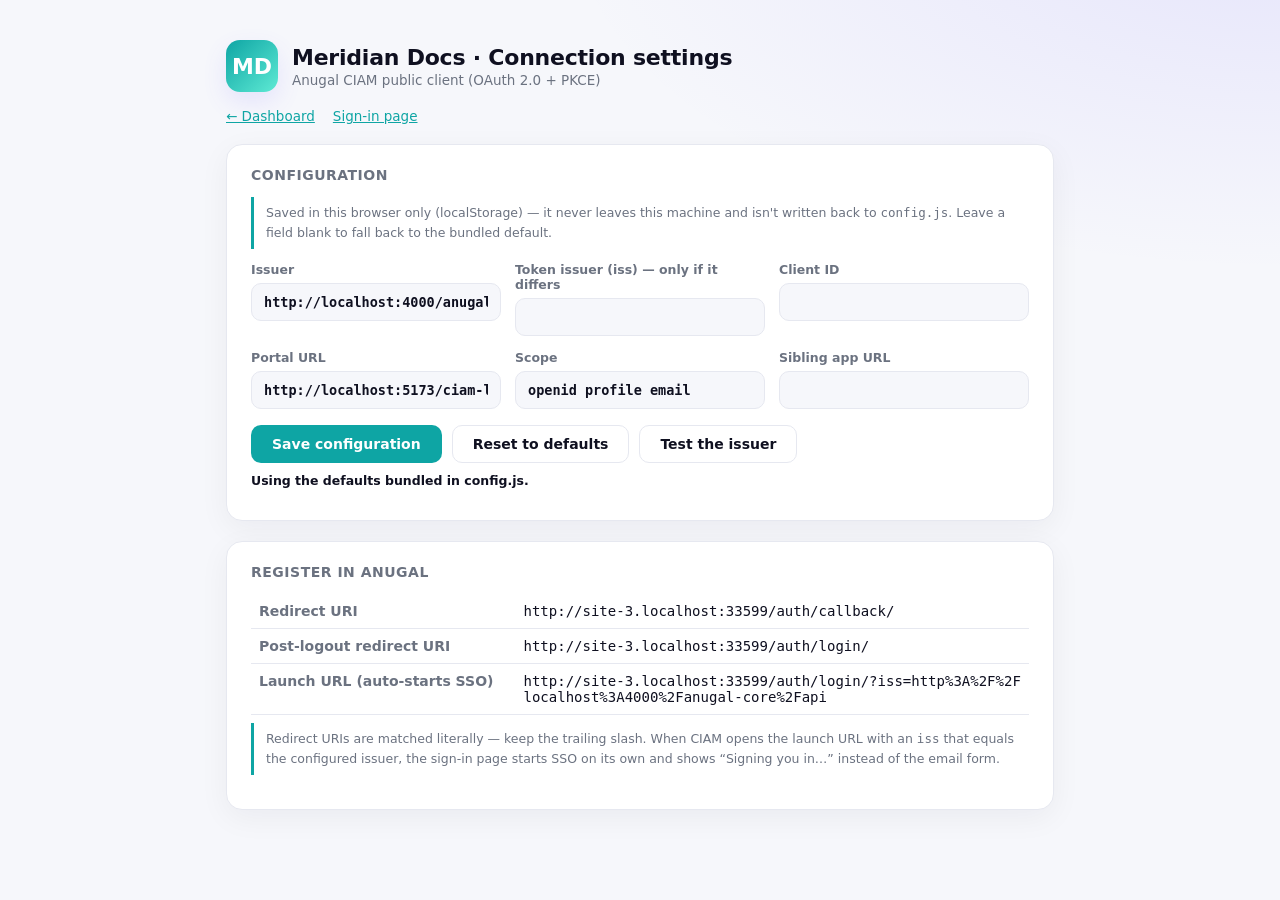
==== settings/index.html @ 149235c0 "Add files via upload" ====
<!doctype html>
<html lang="en">
  <head>
    <meta charset="utf-8" />
    <meta name="viewport" content="width=device-width, initial-scale=1" />
    <title>Connection settings</title>
    <link rel="stylesheet" href="../assets/app.css" />
  </head>
  <body>
    <div class="wrap">
      <div class="brand">
        <div class="logo" data-app-initials></div>
        <div>
          <h1><span data-app-name></span> · Connection settings</h1>
          <p>Anugal CIAM public client (OAuth 2.0 + PKCE)</p>
        </div>
      </div>
      <p class="backlinks">
        <a data-href="home" href="#">← Dashboard</a>
        <a data-href="login" href="#">Sign-in page</a>
      </p>

      <div class="card">
        <h2>Configuration</h2>
        <p class="note">
          Saved in this browser only (localStorage) — it never leaves this
          machine and isn't written back to <code>config.js</code>. Leave a
          field blank to fall back to the bundled default.
        </p>
        <div class="config-form">
          <label>
            <span>Issuer</span>
            <input type="text" id="cfg-issuer" autocomplete="off" spellcheck="false" />
          </label>
          <label>
            <span>Token issuer (iss) — only if it differs</span>
            <input type="text" id="cfg-token-issuer" autocomplete="off" spellcheck="false" />
          </label>
          <label>
            <span>Client ID</span>
            <input type="text" id="cfg-client-id" autocomplete="off" spellcheck="false" />
          </label>
          <label>
            <span>Portal URL</span>
            <input type="text" id="cfg-portal-url" autocomplete="off" spellcheck="false" />
          </label>
          <label>
            <span>Scope</span>
            <input type="text" id="cfg-scope" autocomplete="off" spellcheck="false" />
          </label>
          <label>
            <span>Sibling app URL</span>
            <input type="text" id="cfg-sibling-url" autocomplete="off" spellcheck="false" />
          </label>
        </div>
        <div class="actions">
          <button type="button" class="primary" id="cfg-save">Save configuration</button>
          <button type="button" class="secondary" id="cfg-reset">Reset to defaults</button>
          <button type="button" class="secondary" id="test-issuer">Test the issuer</button>
        </div>
        <div id="cfg-status" class="verify"></div>
        <div id="issuer-status" class="verify"></div>
      </div>

      <div class="card">
        <h2>Register in Anugal</h2>
        <table>
          <tbody>
            <tr>
              <td class="k">Redirect URI</td>
              <td class="v" id="uri-callback"></td>
            </tr>
            <tr>
              <td class="k">Post-logout redirect URI</td>
              <td class="v" id="uri-logout"></td>
            </tr>
            <tr>
              <td class="k">Launch URL (auto-starts SSO)</td>
              <td class="v" id="uri-launch"></td>
            </tr>
          </tbody>
        </table>
        <p class="note">
          Redirect URIs are matched literally — keep the trailing slash. When
          CIAM opens the launch URL with an <code>iss</code> that equals the
          configured issuer, the sign-in page starts SSO on its own and shows
          “Signing you in…” instead of the email form.
        </p>
      </div>
    </div>

    <script src="../assets/app-identity.js"></script>
    <script src="../config.js"></script>
    <script src="../assets/runtime-config.js"></script>
    <script src="../assets/oidc-client.js"></script>
    <script src="../assets/app-shell.js"></script>
    <script src="../assets/settings.js"></script>
  </body>
</html>
---- assets/app.css ----
/*
 * Shared look for the demo applications. Each page sets its own --accent, so a
 * second app is a new HTML file and one colour rather than a copy of this file.
 */

:root {
  --accent: #6d5efc;
  --accent-soft: rgba(109, 94, 252, 0.12);
  --ink: #0f1020;
  --muted: #6b7280;
  --line: #e6e8f0;
  --surface: #ffffff;
  --canvas: #f6f7fb;
  --ok: #16a34a;
  --ok-soft: rgba(22, 163, 74, 0.12);
  --err: #dc2626;
  --err-soft: rgba(220, 38, 38, 0.1);
  --shadow: 0 8px 30px rgba(15, 16, 32, 0.05);
  --accent-2: #9b8bff;
  --series-1: #2a78d6;
  --series-1-soft: rgba(42, 120, 214, 0.12);
  --warn-soft: rgba(234, 179, 8, 0.14);
}

@media (prefers-color-scheme: dark) {
  :root:not([data-theme="light"]) {
    --ink: #f3f4f8;
    --muted: #9aa0b4;
    --line: rgba(255, 255, 255, 0.1);
    --surface: #16131f;
    --canvas: #0c0a12;
    --accent-soft: rgba(109, 94, 252, 0.2);
    --ok-soft: rgba(22, 163, 74, 0.18);
    --err-soft: rgba(220, 38, 38, 0.18);
    --shadow: 0 8px 30px rgba(0, 0, 0, 0.4);
    --series-1: #3987e5;
    --series-1-soft: rgba(57, 135, 229, 0.18);
  }
}

* {
  box-sizing: border-box;
}

body {
  margin: 0;
  min-height: 100vh;
  font-family: system-ui, -apple-system, "Segoe UI", Roboto, sans-serif;
  color: var(--ink);
  background:
    radial-gradient(1200px 600px at 100% -10%, var(--accent-soft), transparent 60%),
    var(--canvas);
}

.wrap {
  max-width: 860px;
  margin: 0 auto;
  padding: 40px 16px 64px;
}

/* ---- header ------------------------------------------------------------- */

.brand {
  display: flex;
  align-items: center;
  gap: 14px;
  margin-bottom: 28px;
}

.logo {
  width: 52px;
  height: 52px;
  flex-shrink: 0;
  border-radius: 14px;
  background: linear-gradient(135deg, var(--accent), var(--accent-2));
  display: flex;
  align-items: center;
  justify-content: center;
  color: #fff;
  font-weight: 800;
  font-size: 22px;
  box-shadow: 0 10px 24px var(--accent-soft);
}

.brand h1 {
  margin: 0;
  font-size: 22px;
  letter-spacing: -0.01em;
}

.brand p {
  margin: 2px 0 0;
  color: var(--muted);
  font-size: 13.5px;
}

/* ---- surfaces ----------------------------------------------------------- */

.card {
  background: var(--surface);
  border: 1px solid var(--line);
  border-radius: 16px;
  padding: 22px 24px;
  box-shadow: var(--shadow);
  margin-bottom: 20px;
}

h2 {
  margin: 0 0 14px;
  font-size: 14px;
  text-transform: uppercase;
  letter-spacing: 0.5px;
  color: var(--muted);
}

.pill {
  display: inline-flex;
  align-items: center;
  gap: 8px;
  padding: 6px 12px;
  border-radius: 999px;
  font-size: 13px;
  font-weight: 600;
}

.pill.ok {
  background: var(--ok-soft);
  color: var(--ok);
}

.pill.neutral {
  background: var(--accent-soft);
  color: var(--accent);
}

.pill.err {
  background: var(--err-soft);
  color: var(--err);
}

.dot {
  width: 8px;
  height: 8px;
  border-radius: 50%;
  background: currentColor;
}

.note {
  margin-top: 8px;
  padding: 6px 0 6px 12px;
  border-left: 3px solid var(--accent);
  font-size: 12.5px;
  color: var(--muted);
  line-height: 1.6;
}

/* ---- data --------------------------------------------------------------- */

table {
  width: 100%;
  border-collapse: collapse;
  font-size: 14px;
}

td {
  padding: 9px 8px;
  border-bottom: 1px solid var(--line);
  vertical-align: top;
}

td.k {
  width: 34%;
  color: var(--muted);
  font-weight: 600;
  word-break: break-word;
}

td.v {
  font-family: ui-monospace, "SF Mono", Menlo, monospace;
  word-break: break-all;
}

.empty {
  padding: 6px 2px;
  font-size: 14px;
  color: var(--muted);
}

.meta {
  font-size: 12.5px;
  color: var(--muted);
  line-height: 1.7;
}

.meta span {
  font-family: ui-monospace, "SF Mono", Menlo, monospace;
  word-break: break-all;
}

.verify {
  margin-top: 10px;
  font-size: 12.5px;
  font-weight: 600;
}

.verify.ok {
  color: var(--ok);
}

.verify.err {
  color: var(--err);
}

/* ---- configuration form --------------------------------------------------- */

.config-form {
  display: grid;
  grid-template-columns: repeat(auto-fit, minmax(220px, 1fr));
  gap: 14px;
  margin-top: 4px;
}

.config-form label {
  display: flex;
  flex-direction: column;
  gap: 6px;
  font-size: 12.5px;
  font-weight: 600;
  color: var(--muted);
}

.config-form input {
  font: inherit;
  font-size: 13.5px;
  font-family: ui-monospace, "SF Mono", Menlo, monospace;
  padding: 10px 12px;
  border-radius: 10px;
  border: 1px solid var(--line);
  background: var(--canvas);
  color: var(--ink);
}

.config-form input::placeholder {
  color: var(--muted);
  opacity: 0.7;
}

.config-form input:focus-visible {
  outline: 2px solid var(--accent);
  outline-offset: 1px;
  border-color: var(--accent);
}

/* ---- actions ------------------------------------------------------------ */

.actions {
  display: flex;
  flex-wrap: wrap;
  gap: 10px;
  margin-top: 16px;
}

button {
  white-space: nowrap;
  font: inherit;
  font-weight: 700;
  font-size: 14px;
  padding: 10px 20px;
  border-radius: 10px;
  border: 1px solid transparent;
  cursor: pointer;
}

button.primary {
  background: var(--accent);
  color: #fff;
}

button.secondary {
  background: transparent;
  border-color: var(--line);
  color: var(--ink);
}

button:hover {
  filter: brightness(1.05);
}

button:focus-visible {
  outline: 2px solid var(--accent);
  outline-offset: 2px;
}

/* ---- app index ---------------------------------------------------------- */

.app-list {
  display: grid;
  grid-template-columns: repeat(auto-fit, minmax(240px, 1fr));
  gap: 16px;
}

.app-link {
  display: flex;
  align-items: center;
  gap: 14px;
  padding: 18px;
  border: 1px solid var(--line);
  border-radius: 14px;
  background: var(--surface);
  text-decoration: none;
  color: inherit;
  box-shadow: var(--shadow);
}

.app-link:hover {
  border-color: var(--accent);
}

.app-link strong {
  display: block;
  font-size: 15px;
}

.app-link span {
  font-size: 12.5px;
  color: var(--muted);
}

/* ---- session-ended overlay ---------------------------------------------- */

.overlay {
  position: fixed;
  inset: 0;
  z-index: 9999;
  display: none;
  align-items: center;
  justify-content: center;
  padding: 20px;
  background: rgba(7, 4, 14, 0.92);
}

.overlay[data-open="true"] {
  display: flex;
}

.overlay-card {
  max-width: 440px;
  padding: 34px 38px;
  text-align: center;
  border-radius: 18px;
  background: #140c22;
  border: 1px solid rgba(196, 181, 253, 0.18);
  box-shadow: 0 30px 80px rgba(0, 0, 0, 0.6);
}

.overlay-card .eyebrow {
  font-size: 13px;
  font-weight: 700;
  letter-spacing: 0.08em;
  text-transform: uppercase;
  color: #c4b5fd;
}

.overlay-card .glyph {
  margin-top: 14px;
  font-size: 40px;
  line-height: 1;
}

.overlay-card .title {
  margin-top: 12px;
  font-size: 22px;
  font-weight: 800;
  color: #f5f3ff;
}

.overlay-card .reason {
  margin-top: 8px;
  font-size: 14px;
  color: #c4b5fd;
}

.overlay-card .body {
  margin-top: 12px;
  font-size: 12.5px;
  line-height: 1.6;
  color: #9b93b5;
}

.overlay-card a {
  display: inline-block;
  margin-top: 22px;
  padding: 11px 24px;
  border-radius: 10px;
  background: #e6b84c;
  color: #2a1e00;
  font-weight: 800;
  font-size: 14.5px;
  text-decoration: none;
}

/* ---- shared text -------------------------------------------------------- */

a {
  color: var(--accent);
}

.muted {
  color: var(--muted);
}

.small {
  font-size: 12.5px;
}

.mono {
  font-family: ui-monospace, "SF Mono", Menlo, monospace;
}

.eyebrow {
  margin: 0 0 4px;
  font-size: 12px;
  font-weight: 700;
  letter-spacing: 0.06em;
  text-transform: uppercase;
  color: var(--accent);
}

.backlinks {
  display: flex;
  gap: 18px;
  margin: -12px 0 20px;
  font-size: 13.5px;
}

button.block {
  width: 100%;
}

button.sm {
  padding: 7px 14px;
  font-size: 13px;
}

button:disabled {
  opacity: 0.6;
  cursor: default;
}

.logo.sm {
  width: 32px;
  height: 32px;
  border-radius: 9px;
  font-size: 13px;
  box-shadow: none;
}

.banner {
  margin: 16px 0 0;
  padding: 10px 12px;
  border-radius: 10px;
  font-size: 13.5px;
  line-height: 1.5;
}

.banner strong {
  margin-right: 4px;
}

.banner.err {
  background: var(--err-soft);
  color: var(--err);
}

.banner.info {
  background: var(--accent-soft);
  color: var(--ink);
}

/* ---- sign-in ------------------------------------------------------------ */

.auth-layout {
  display: grid;
  grid-template-columns: minmax(0, 1fr) minmax(0, 1fr);
  min-height: 100vh;
}

.auth-hero {
  display: flex;
  flex-direction: column;
  justify-content: center;
  padding: 48px clamp(24px, 6vw, 88px);
  background:
    radial-gradient(700px 400px at 0% 100%, var(--accent-soft), transparent 70%),
    linear-gradient(160deg, var(--accent-soft), transparent 60%);
  border-right: 1px solid var(--line);
}

.auth-hero-tagline {
  margin: 8px 0 20px;
  font-size: clamp(22px, 2.6vw, 30px);
  font-weight: 750;
  line-height: 1.25;
  letter-spacing: -0.015em;
  max-width: 480px;
}

.auth-hero-points {
  margin: 0;
  padding: 0;
  list-style: none;
  display: grid;
  gap: 10px;
  color: var(--muted);
  font-size: 14.5px;
}

.auth-hero-points li::before {
  content: "✓";
  margin-right: 10px;
  color: var(--accent);
  font-weight: 800;
}

.auth-panel {
  display: flex;
  align-items: center;
  justify-content: center;
  padding: 32px 16px;
}

.auth-panel.center {
  min-height: 100vh;
}

.auth-card {
  width: 100%;
  max-width: 400px;
  padding: 32px;
  margin: 0;
}

.auth-title {
  margin: 0 0 6px;
  font-size: 21px;
  text-transform: none;
  letter-spacing: -0.01em;
  color: var(--ink);
}

.auth-card .muted {
  margin: 0;
  font-size: 14px;
}

.auth-form {
  display: grid;
  gap: 14px;
  margin-top: 20px;
}

.auth-form label {
  display: grid;
  gap: 6px;
  font-size: 13px;
  font-weight: 600;
  color: var(--muted);
}

.auth-form input {
  font: inherit;
  font-size: 15px;
  padding: 11px 12px;
  border-radius: 10px;
  border: 1px solid var(--line);
  background: var(--canvas);
  color: var(--ink);
}

.auth-form input:focus-visible {
  outline: 2px solid var(--accent);
  outline-offset: 1px;
  border-color: var(--accent);
}

.divider {
  display: flex;
  align-items: center;
  gap: 12px;
  margin: 18px 0;
  color: var(--muted);
  font-size: 12px;
  text-transform: uppercase;
  letter-spacing: 0.06em;
}

.divider::before,
.divider::after {
  content: "";
  flex: 1;
  height: 1px;
  background: var(--line);
}

.fineprint {
  margin: 20px 0 0;
  font-size: 12px;
  line-height: 1.6;
  color: var(--muted);
}

.signing-in {
  text-align: center;
  padding: 20px 0;
}

.spinner {
  width: 40px;
  height: 40px;
  margin: 0 auto 18px;
  border-radius: 50%;
  border: 3px solid var(--accent-soft);
  border-top-color: var(--accent);
  animation: spin 0.8s linear infinite;
}

@keyframes spin {
  to {
    transform: rotate(360deg);
  }
}

@media (prefers-reduced-motion: reduce) {
  .spinner {
    animation-duration: 2.4s;
  }
}

@media (max-width: 820px) {
  .auth-layout {
    grid-template-columns: 1fr;
  }
  .auth-hero {
    padding: 28px 16px 8px;
    border-right: 0;
    background: none;
  }
  .auth-hero-tagline,
  .auth-hero-points {
    display: none;
  }
  .auth-panel {
    align-items: flex-start;
    padding-top: 12px;
  }
}

/* ---- dashboard ---------------------------------------------------------- */

body[data-loading] .topbar,
body[data-loading] .dash {
  visibility: hidden;
}

.topbar {
  position: sticky;
  top: 0;
  z-index: 10;
  background: var(--surface);
  border-bottom: 1px solid var(--line);
}

.topbar-inner {
  display: flex;
  align-items: center;
  gap: 24px;
  max-width: 1240px;
  margin: 0 auto;
  padding: 10px 16px;
}

.topbar-brand {
  display: flex;
  align-items: center;
  gap: 10px;
  color: var(--ink);
  font-weight: 750;
  text-decoration: none;
  white-space: nowrap;
}

.topnav {
  display: flex;
  gap: 4px;
  min-width: 0;
  overflow-x: auto;
}

.topnav a {
  padding: 7px 12px;
  border-radius: 8px;
  color: var(--muted);
  font-size: 14px;
  font-weight: 600;
  text-decoration: none;
  white-space: nowrap;
}

.topnav a:hover {
  color: var(--ink);
  background: var(--canvas);
}

.topnav a[aria-current="page"] {
  color: var(--accent);
  background: var(--accent-soft);
}

.topbar-right {
  display: flex;
  align-items: center;
  gap: 14px;
  margin-left: auto;
}

.sibling-link {
  font-size: 13px;
  font-weight: 600;
  text-decoration: none;
  white-space: nowrap;
}

.user-chip {
  display: flex;
  align-items: center;
  gap: 10px;
  min-width: 0;
}

.avatar {
  display: inline-flex;
  align-items: center;
  justify-content: center;
  width: 34px;
  height: 34px;
  flex-shrink: 0;
  border-radius: 50%;
  background: var(--accent-soft);
  color: var(--accent);
  font-size: 13px;
  font-weight: 800;
}

.user-text {
  display: grid;
  line-height: 1.25;
  min-width: 0;
}

.user-text strong {
  font-size: 13.5px;
}

.user-text span {
  font-size: 12px;
  color: var(--muted);
  overflow: hidden;
  text-overflow: ellipsis;
  white-space: nowrap;
  max-width: 200px;
}

.dash {
  max-width: 1240px;
  margin: 0 auto;
  padding: 28px 16px 64px;
}

.dash-head {
  display: flex;
  flex-wrap: wrap;
  align-items: flex-end;
  justify-content: space-between;
  gap: 16px;
  margin-bottom: 22px;
}

.dash-head h1 {
  margin: 0;
  font-size: 26px;
  letter-spacing: -0.015em;
}

.dash-head .muted {
  margin: 4px 0 0;
  font-size: 14px;
}

.segmented {
  display: inline-flex;
  padding: 3px;
  border-radius: 10px;
  border: 1px solid var(--line);
  background: var(--surface);
}

.segmented button {
  padding: 6px 12px;
  font-size: 13px;
  font-weight: 600;
  background: transparent;
  color: var(--muted);
  border-radius: 8px;
}

.segmented button[aria-pressed="true"] {
  background: var(--accent-soft);
  color: var(--accent);
}

.kpis {
  display: grid;
  grid-template-columns: repeat(auto-fit, minmax(150px, 1fr));
  gap: 16px;
  margin-bottom: 16px;
}

.kpis .card {
  margin: 0;
}

.kpi-label {
  font-size: 13px;
  font-weight: 600;
  color: var(--muted);
}

.kpi-value {
  margin-top: 6px;
  font-size: 28px;
  font-weight: 750;
  letter-spacing: -0.02em;
  font-variant-numeric: tabular-nums;
}

.kpi-delta {
  margin-top: 6px;
  font-size: 12.5px;
  font-weight: 600;
}

.kpi-delta.good {
  color: var(--ok);
}

.kpi-delta.bad {
  color: var(--err);
}

.kpi-meter {
  height: 6px;
  margin-top: 10px;
  border-radius: 999px;
  background: var(--series-1-soft);
  overflow: hidden;
}

.kpi-meter span {
  display: block;
  height: 100%;
  border-radius: 999px;
  background: var(--series-1);
}

.grid {
  display: grid;
  gap: 16px;
  margin-bottom: 16px;
}

.grid .card {
  margin: 0;
  min-width: 0;
}

.grid.two-one {
  grid-template-columns: minmax(0, 2fr) minmax(0, 1fr);
}

@media (max-width: 1180px) {
  .user-text {
    display: none;
  }
}

@media (max-width: 900px) {
  .grid.two-one {
    grid-template-columns: 1fr;
  }
  .topnav {
    display: none;
  }
}

@media (max-width: 520px) {
  .sibling-link {
    display: none;
  }
}

.card-head {
  display: flex;
  align-items: center;
  justify-content: space-between;
  margin-bottom: 8px;
}

.card-head h2 {
  margin: 0;
}

.table-scroll {
  overflow-x: auto;
}

table.data th {
  padding: 8px;
  text-align: left;
  font-size: 12px;
  font-weight: 600;
  color: var(--muted);
  border-bottom: 1px solid var(--line);
  white-space: nowrap;
}

table.data td {
  font-size: 13.5px;
}

table.data .num {
  text-align: right;
  font-variant-numeric: tabular-nums;
  white-space: nowrap;
}

.tag {
  display: inline-block;
  padding: 2px 8px;
  border-radius: 999px;
  background: var(--canvas);
  border: 1px solid var(--line);
  font-size: 12px;
  color: var(--muted);
  white-space: nowrap;
}

.feed {
  margin: 0;
  padding: 0;
  list-style: none;
}

.feed li {
  display: flex;
  gap: 12px;
  padding: 10px 0;
  border-bottom: 1px solid var(--line);
  font-size: 13.5px;
  line-height: 1.45;
}

.feed li:last-child {
  border-bottom: 0;
}

.feed .avatar {
  width: 28px;
  height: 28px;
  font-size: 11px;
}

.feed time {
  display: block;
  font-size: 12px;
  color: var(--muted);
}

/* ---- charts ------------------------------------------------------------- */

.chart {
  position: relative;
}

.chart svg {
  display: block;
  width: 100%;
  height: auto;
}

.chart .gridline {
  stroke: var(--line);
  stroke-width: 1;
}

.chart .baseline {
  stroke: var(--muted);
  stroke-opacity: 0.5;
  stroke-width: 1;
}

.chart .tick {
  fill: var(--muted);
  font-size: 11px;
  font-variant-numeric: tabular-nums;
}

.chart .line {
  fill: none;
  stroke: var(--series-1);
  stroke-width: 2;
  stroke-linejoin: round;
  stroke-linecap: round;
}

.chart .area {
  fill: var(--series-1-soft);
}

.chart .crosshair {
  stroke: var(--muted);
  stroke-dasharray: 3 3;
}

.chart .dot-marker {
  fill: var(--series-1);
  stroke: var(--surface);
  stroke-width: 2;
}

.chart .bar {
  fill: var(--series-1);
}

.chart .bar.active {
  filter: brightness(1.15);
}

.chart-tip {
  position: absolute;
  z-index: 2;
  pointer-events: none;
  padding: 6px 10px;
  border-radius: 8px;
  background: var(--ink);
  color: var(--surface);
  font-size: 12px;
  white-space: nowrap;
  box-shadow: var(--shadow);
}

.chart-tip-label {
  opacity: 0.75;
}

.chart-tip-value {
  font-weight: 700;
  font-variant-numeric: tabular-nums;
}

.hbars {
  position: relative;
  display: grid;
  gap: 12px;
  padding-top: 6px;
}

.hbar-row {
  display: grid;
  grid-template-columns: minmax(90px, 38%) 1fr auto;
  align-items: center;
  gap: 10px;
  font-size: 13px;
}

.hbar-label {
  color: var(--ink);
  overflow: hidden;
  text-overflow: ellipsis;
  white-space: nowrap;
}

.hbar-track {
  height: 10px;
  border-radius: 0 4px 4px 0;
}

.hbar-fill {
  display: block;
  height: 100%;
  border-radius: 0 4px 4px 0;
  background: var(--series-1);
}

.hbar-row:hover .hbar-fill {
  filter: brightness(1.15);
}

.hbar-value {
  min-width: 44px;
  text-align: right;
  color: var(--muted);
  font-variant-numeric: tabular-nums;
}
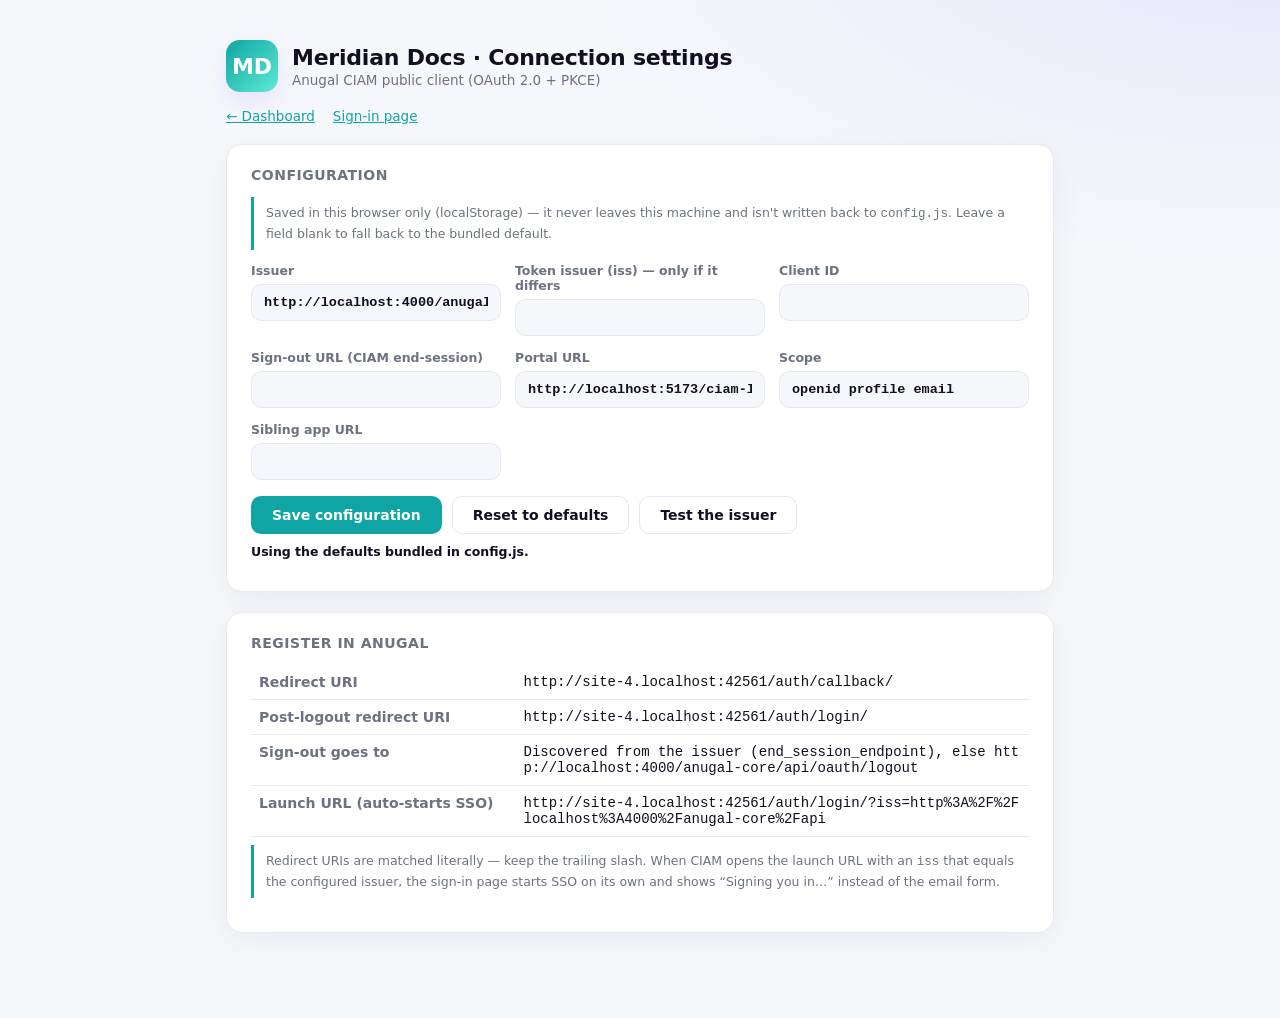
==== commit c5088bbc: "Add files via upload" ====
--- a/settings/index.html
+++ b/settings/index.html
@@ -41,6 +41,10 @@
             <input type="text" id="cfg-client-id" autocomplete="off" spellcheck="false" />
           </label>
           <label>
+            <span>Sign-out URL (CIAM end-session)</span>
+            <input type="text" id="cfg-end-session-url" autocomplete="off" spellcheck="false" />
+          </label>
+          <label>
             <span>Portal URL</span>
             <input type="text" id="cfg-portal-url" autocomplete="off" spellcheck="false" />
           </label>
@@ -75,6 +79,10 @@
               <td class="v" id="uri-logout"></td>
             </tr>
             <tr>
+              <td class="k">Sign-out goes to</td>
+              <td class="v" id="uri-end-session"></td>
+            </tr>
+            <tr>
               <td class="k">Launch URL (auto-starts SSO)</td>
               <td class="v" id="uri-launch"></td>
             </tr>
